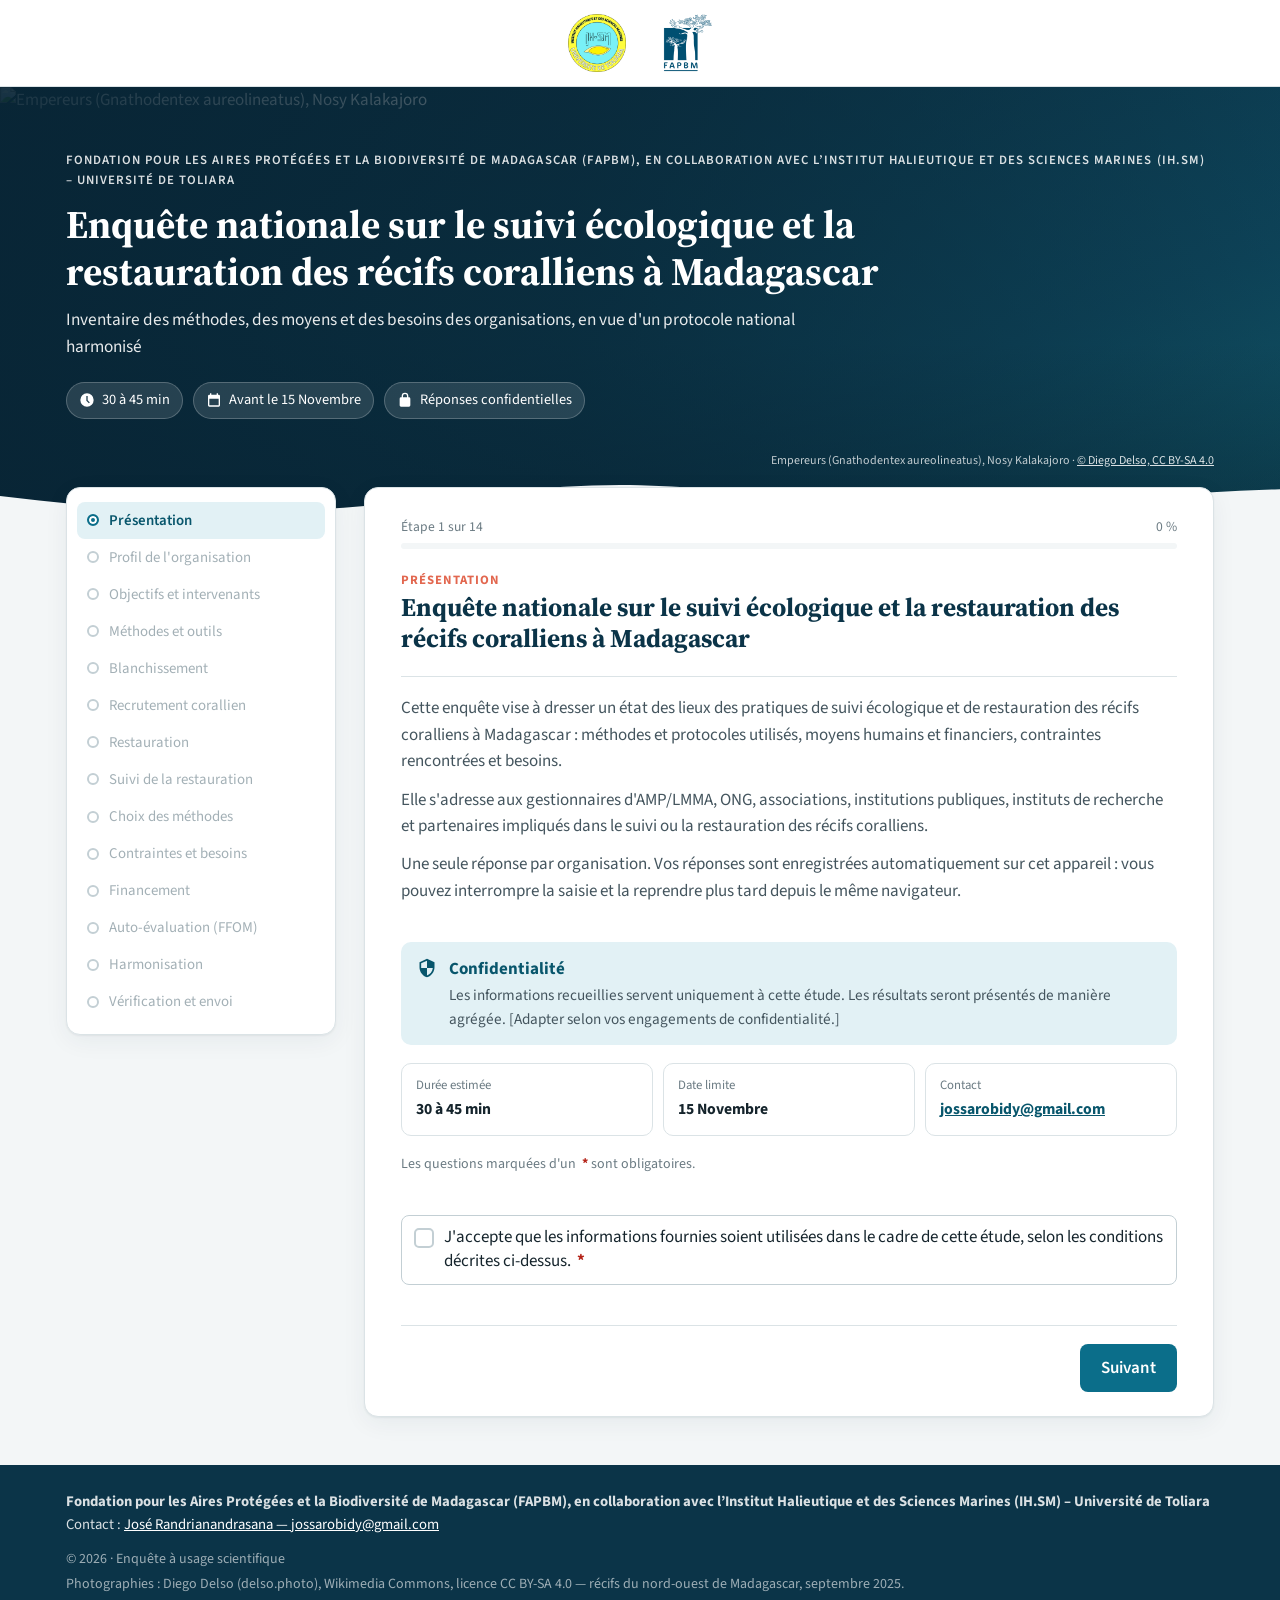
==== index.html @ 9b43b3d0 "update page" ====
<!doctype html>
<html lang="fr">
<head>
  <meta charset="utf-8">
  <meta name="viewport" content="width=device-width, initial-scale=1">
  <title>Enquête — Suivi des récifs coralliens à Madagascar</title>
  <meta name="description" content="Enquête nationale sur le suivi écologique et la restauration des récifs coralliens à Madagascar.">
  <meta name="robots" content="noindex">
  <link rel="icon" href="assets/img/favicon.svg" type="image/svg+xml">
  <link rel="preconnect" href="https://fonts.googleapis.com">
  <link rel="preconnect" href="https://fonts.gstatic.com" crossorigin>
  <link href="https://fonts.googleapis.com/css2?family=Source+Sans+3:wght@400;500;600;700&family=Source+Serif+4:opsz,wght@8..60,600;8..60,700&display=swap" rel="stylesheet">
  <link rel="stylesheet" href="assets/css/style.css">
</head>
<body>
  <header class="topbar">
    <div class="wrap">
      <ul class="logos" id="logos" aria-label="Institutions partenaires"></ul>
    </div>
  </header>

  <section class="hero">
    <div class="hero-photo" id="heroPhoto" aria-hidden="true"></div>
    <div class="wrap hero-inner">
      <p class="hero-org" id="heroOrganizer"></p>
      <h1 id="heroTitle"></h1>
      <p class="hero-sub" id="heroSubtitle"></p>
      <ul class="chips">
        <li><svg viewBox="0 0 24 24" width="16" height="16" aria-hidden="true"><path fill="currentColor" d="M12 2a10 10 0 1 0 0 20 10 10 0 0 0 0-20zm1 10.4 3.2 3.2-1.4 1.4-3.8-3.8V6h2v6.4z"/></svg><span id="chipTime"></span></li>
        <li><svg viewBox="0 0 24 24" width="16" height="16" aria-hidden="true"><path fill="currentColor" d="M19 4h-1V2h-2v2H8V2H6v2H5a2 2 0 0 0-2 2v14a2 2 0 0 0 2 2h14a2 2 0 0 0 2-2V6a2 2 0 0 0-2-2zm0 16H5V10h14v10z"/></svg><span>Avant le <span id="chipDeadline"></span></span></li>
        <li><svg viewBox="0 0 24 24" width="16" height="16" aria-hidden="true"><path fill="currentColor" d="M18 8h-1V6A5 5 0 0 0 7 6v2H6a2 2 0 0 0-2 2v10c0 1.1.9 2 2 2h12a2 2 0 0 0 2-2V10a2 2 0 0 0-2-2zM9 6a3 3 0 0 1 6 0v2H9V6z"/></svg>Réponses confidentielles</li>
      </ul>
    </div>
    <p class="hero-credit wrap small" id="heroCredit"></p>
    <svg class="hero-wave" viewBox="0 0 1440 60" preserveAspectRatio="none" aria-hidden="true"><path d="M0 30c120 20 240 30 360 20S600 10 720 14s240 30 360 30 240-20 360-24v40H0z" fill="var(--bg)"/></svg>
  </section>

  <main class="wrap" id="app">
    <div class="layout">
      <aside class="sidebar" aria-label="Étapes du questionnaire">
        <button type="button" class="nav-toggle" id="navToggle" aria-controls="stepList">
          <span class="muted small">Étape en cours</span><strong id="mobileStepName"></strong>
          <svg viewBox="0 0 24 24" width="20" height="20" aria-hidden="true"><path fill="currentColor" d="M7 10l5 5 5-5z"/></svg>
        </button>
        <nav><ol class="step-list" id="stepList"></ol></nav>
      </aside>

      <div class="panel" id="formTop">
        <div class="progress-wrap">
          <div class="progress-meta"><span id="progressLabel"></span><span id="progressPct"></span></div>
          <div class="progress" role="progressbar" aria-valuemin="0" aria-valuemax="100" aria-valuenow="0"><div class="progress-bar" id="progressBar"></div></div>
        </div>

        <div class="draft-banner" id="draftBanner" hidden>
          <p><strong>Un brouillon a été retrouvé sur cet appareil.</strong> Souhaitez-vous reprendre là où vous vous étiez arrêté(e) ? <span class="muted small">(les photos éventuelles devront être ajoutées à nouveau)</span></p>
          <div><button type="button" class="btn btn-primary btn-sm" id="btnResume">Reprendre</button>
          <button type="button" class="btn btn-ghost btn-sm" id="btnRestart">Recommencer</button></div>
        </div>

        <form id="form" novalidate>
          <div id="stepContainer"></div>
          <div class="form-nav">
            <button type="button" class="btn btn-ghost" id="btnPrev">← Précédent</button>
            <span class="save-state muted small" id="saveState" aria-live="polite"></span>
            <button type="button" class="btn btn-primary" id="btnNext">Suivant</button>
          </div>
        </form>
      </div>
    </div>
  </main>

  <footer class="footer">
    <div class="wrap footer-inner">
      <p><strong id="footerOrganizer"></strong><br>Contact : <a id="footerContact" href="#"></a></p>
      <p class="muted small">© <span id="footerYear"></span> · Enquête à usage scientifique<br><span id="photoCredits"></span></p>
    </div>
  </footer>

  <script src="assets/js/survey-config.js"></script>
  <script src="assets/js/app.js"></script>
</body>
</html>
---- assets/css/style.css ----
/* ============================================================
   Enquête récifs coralliens — feuille de style
   Couleurs principales : modifier les variables ci-dessous
   ============================================================ */
:root {
  color-scheme: light;
  --navy: #0b3448;
  --navy-2: #0f4c63;
  --accent: #0b6e8a;          /* bleu lagon (boutons, sélection) */
  --accent-strong: #08566c;
  --accent-soft: #e2f1f5;
  --coral: #e2674f;           /* corail (accents, progression) */
  --coral-soft: #fcebe7;
  --seagrass: var(--coral);   /* alias conservé pour compatibilité avec la feuille herbiers */
  --bg: #f3f6f7;
  --surface: #ffffff;
  --ink: #15242c;
  --ink-2: #44555e;
  --muted: #6b7b83;
  --line: #dbe3e6;
  --line-strong: #c3cfd4;
  --danger: #b42318;
  --danger-soft: #fdecea;
  --warn-soft: #fff6e5;
  --radius: 10px;
  --shadow: 0 1px 2px rgba(11, 52, 72, .06), 0 6px 24px rgba(11, 52, 72, .06);
  --font: "Source Sans 3", system-ui, -apple-system, "Segoe UI", Roboto, sans-serif;
  --serif: "Source Serif 4", Georgia, serif;
}

* { box-sizing: border-box; }
html { scroll-behavior: smooth; }
body { margin: 0; background: var(--bg); color: var(--ink); font: 400 17px/1.55 var(--font); -webkit-font-smoothing: antialiased; }
a { color: var(--accent-strong); }
[hidden] { display: none !important; }
.wrap { max-width: 1180px; margin: 0 auto; padding: 0 16px; }
.muted { color: var(--muted); }
.small { font-size: .875rem; }
code { background: var(--accent-soft); padding: 2px 6px; border-radius: 4px; font-size: .95em; }

/* ---------- barre des logos ---------- */
.topbar { background: var(--surface); border-bottom: 1px solid var(--line); }
.logos { list-style: none; margin: 0; padding: 14px 0; display: flex; flex-wrap: wrap; gap: 14px 36px; align-items: center; justify-content: center; }
.logo img { display: block; height: 58px; width: auto; max-width: 170px; object-fit: contain; }
.logo-fallback { display: inline-flex; align-items: center; height: 58px; padding: 0 14px; border: 1px dashed var(--line-strong); border-radius: 6px; color: var(--muted); font-size: .8rem; }

/* ---------- bandeau ---------- */
.hero { position: relative; color: #fff; background: linear-gradient(160deg, var(--navy) 0%, var(--navy-2) 70%, #136070 100%); overflow: hidden; }
.hero-photo { position: absolute; inset: 0; }
.hero-photo img { width: 100%; height: 100%; object-fit: cover; object-position: center 55%; display: block; }
/* voile sombre pour garantir la lisibilité du texte sur la photo */
.hero::after { content: ""; position: absolute; inset: 0; background: linear-gradient(90deg, rgba(8, 36, 52, .92) 0%, rgba(8, 36, 52, .72) 45%, rgba(8, 36, 52, .25) 100%), linear-gradient(0deg, rgba(8, 36, 52, .55), transparent 40%); pointer-events: none; }
.hero-inner { position: relative; z-index: 1; padding: 64px 16px 96px; }
.hero-credit { position: absolute; z-index: 1; right: 0; left: 0; bottom: 44px; margin: 0 auto; text-align: right; color: rgba(255,255,255,.75); font-size: .75rem; }
.hero-credit a { color: rgba(255,255,255,.85); }
.hero-org { margin: 0 0 10px; text-transform: uppercase; letter-spacing: .08em; font-size: .8rem; font-weight: 600; opacity: .85; }
.hero h1 { font-family: var(--serif); font-weight: 700; font-size: clamp(1.6rem, 3.2vw, 2.45rem); line-height: 1.2; margin: 0 0 12px; max-width: 860px; }
.hero-sub { margin: 0 0 22px; max-width: 760px; font-size: 1.08rem; opacity: .9; }
.chips { list-style: none; margin: 0; padding: 0; display: flex; flex-wrap: wrap; gap: 10px; }
.chips li { display: inline-flex; align-items: center; gap: 7px; padding: 6px 12px; border-radius: 999px; background: rgba(255,255,255,.12); border: 1px solid rgba(255,255,255,.22); font-size: .9rem; }
.chips span { margin-left: 0; }
.hero-wave { position: absolute; z-index: 1; bottom: -1px; left: 0; width: 100%; height: 40px; }

/* ---------- mise en page ---------- */
.layout { display: grid; grid-template-columns: 270px 1fr; gap: 28px; align-items: start; margin-top: -28px; position: relative; z-index: 2; padding-bottom: 48px; }
.panel { background: var(--surface); border: 1px solid var(--line); border-radius: 14px; box-shadow: var(--shadow); padding: 28px 36px 24px; min-width: 0; }

/* ---------- barre latérale ---------- */
.sidebar { position: sticky; top: 16px; background: var(--surface); border: 1px solid var(--line); border-radius: 14px; box-shadow: var(--shadow); padding: 14px 10px; max-height: calc(100vh - 32px); overflow: auto; }
.nav-toggle { display: none; }
.step-list, .step-list ol { list-style: none; margin: 0; padding: 0; }
.step-group { margin: 10px 0 4px; padding-top: 10px; border-top: 1px solid var(--line); }
.group-title { display: block; padding: 0 10px 4px; font-size: .74rem; text-transform: uppercase; letter-spacing: .06em; font-weight: 700; color: var(--accent-strong); overflow: hidden; text-overflow: ellipsis; white-space: nowrap; }
.step-link { display: flex; align-items: center; gap: 10px; width: 100%; padding: 7px 10px; border: 0; background: none; border-radius: 8px; text-align: left; font: inherit; font-size: .93rem; color: var(--ink-2); cursor: pointer; }
.step-link:hover:not(:disabled) { background: var(--bg); }
.step-link:disabled { cursor: default; color: #a3b0b6; }
.step-dot { flex: none; width: 12px; height: 12px; border-radius: 50%; border: 2px solid var(--line-strong); background: var(--surface); }
.step-link.is-done .step-dot { background: var(--accent); border-color: var(--accent); }
.step-link.is-current { background: var(--accent-soft); color: var(--accent-strong); font-weight: 600; }
.step-link.is-current .step-dot { border-color: var(--accent); box-shadow: inset 0 0 0 2px #fff; background: var(--accent); }

/* ---------- progression ---------- */
.progress-wrap { margin-bottom: 22px; }
.progress-meta { display: flex; justify-content: space-between; font-size: .85rem; color: var(--muted); margin-bottom: 6px; }
.progress { height: 6px; background: var(--bg); border-radius: 999px; overflow: hidden; }
.progress-bar { height: 100%; width: 0; background: linear-gradient(90deg, var(--accent), var(--coral)); transition: width .35s ease; }

/* ---------- en-tête d'étape ---------- */
.eyebrow { margin: 0 0 4px; font-size: .8rem; text-transform: uppercase; letter-spacing: .08em; font-weight: 700; color: var(--coral); }
.step-head { margin-bottom: 18px; padding-bottom: 16px; border-bottom: 1px solid var(--line); }
.step-head h2 { font-family: var(--serif); font-size: 1.6rem; line-height: 1.25; margin: 0 0 6px; color: var(--navy); }
.step-head p { margin: 4px 0 0; }
.method-banner { display: flex; flex-wrap: wrap; align-items: center; gap: 8px 12px; margin-bottom: 14px; padding: 10px 14px; background: linear-gradient(90deg, var(--accent-soft), var(--coral-soft)); border-left: 4px solid var(--seagrass); border-radius: 8px; }
.method-tag { font-size: .78rem; font-weight: 700; text-transform: uppercase; letter-spacing: .05em; color: var(--seagrass); }
.sub-section { font-size: 1.02rem; color: var(--navy); margin: 30px 0 4px; padding-top: 18px; border-top: 1px dashed var(--line); }
.sub-section:first-of-type { border-top: 0; padding-top: 0; margin-top: 8px; }

/* ---------- photos ---------- */
.photo { position: relative; margin: 0; overflow: hidden; border-radius: var(--radius); background: var(--navy-2); }
.photo img { display: block; width: 100%; height: 100%; object-fit: cover; }
.photo figcaption { position: absolute; left: 0; right: 0; bottom: 0; display: flex; flex-wrap: wrap; justify-content: space-between; gap: 2px 10px; padding: 22px 12px 8px; font-size: .78rem; color: #fff; background: linear-gradient(0deg, rgba(8, 36, 52, .85), transparent); }
.photo figcaption a { color: rgba(255,255,255,.8); text-decoration: none; }
.photo figcaption a:hover { text-decoration: underline; }
.photo.no-photo { display: none; }
.photo-banner { height: 170px; margin: 0 0 22px; }
.photo-mosaic { display: grid; grid-template-columns: 1.4fr 1fr 1fr; gap: 10px; margin: 20px 0 6px; }
.photo-mosaic .photo { height: 190px; }
.photo-thanks { height: 240px; margin: -48px -28px 24px; border-radius: 14px 14px 0 0; }
.footer #photoCredits { display: inline-block; margin-top: 4px; }

/* ---------- accueil ---------- */
.intro p { margin: 0 0 12px; color: var(--ink-2); }
.notice { display: flex; gap: 12px; padding: 14px 16px; margin: 18px 0; border-radius: var(--radius); background: var(--accent-soft); color: var(--accent-strong); }
.notice svg { flex: none; margin-top: 2px; }
.notice p { margin: 2px 0 0; color: var(--ink-2); font-size: .95rem; }
.facts { list-style: none; margin: 18px 0; padding: 0; display: grid; grid-template-columns: repeat(3, 1fr); gap: 10px; }
.facts li { padding: 12px 14px; border: 1px solid var(--line); border-radius: var(--radius); }
.facts span { display: block; font-size: .8rem; color: var(--muted); }
.facts strong { font-size: .98rem; word-break: break-word; }

/* ---------- questions ---------- */
.q { padding: 18px 0; border-bottom: 1px solid #edf1f2; scroll-margin-top: 90px; }
.q:last-child { border-bottom: 0; }
.q-head { display: flex; gap: 10px; align-items: baseline; }
.q-num { flex: none; display: inline-block; min-width: 38px; padding: 1px 6px; border-radius: 5px; background: var(--bg); color: var(--muted); font-size: .78rem; font-weight: 700; text-align: center; }
.q-label { font-weight: 600; color: var(--ink); }
.req { color: var(--danger); margin-left: 3px; font-weight: 700; }
.q-help { margin: 4px 0 0 48px; font-size: .9rem; color: var(--muted); }
.q-field { margin: 10px 0 0 48px; }
.q-error { margin: 6px 0 0 48px; color: var(--danger); font-size: .9rem; font-weight: 600; min-height: 0; }
.q-error:empty { display: none; }
.q.has-error .input { border-color: var(--danger); }
.q.has-error .choice { border-color: #f1b8b2; }

.input { width: 100%; padding: 10px 12px; font: inherit; font-size: 1rem; color: var(--ink); background: #fff; border: 1px solid var(--line-strong); border-radius: 8px; transition: border-color .15s, box-shadow .15s; }
.input:focus { outline: none; border-color: var(--accent); box-shadow: 0 0 0 3px rgba(15, 118, 110, .15); }
textarea.input { resize: vertical; min-height: 96px; }
.num-wrap { display: flex; align-items: center; gap: 8px; max-width: 240px; }
.unit { color: var(--muted); font-weight: 600; }
select.input { appearance: none; background: #fff url("data:image/svg+xml,%3Csvg xmlns='http://www.w3.org/2000/svg' width='12' height='8'%3E%3Cpath d='M1 1l5 5 5-5' fill='none' stroke='%236b7b83' stroke-width='2'/%3E%3C/svg%3E") no-repeat right 12px center; padding-right: 34px; }

/* choix */
.choices { display: grid; gap: 8px; }
.choices-2col { grid-template-columns: repeat(2, minmax(0, 1fr)); }
.choice { position: relative; display: flex; gap: 10px; align-items: flex-start; padding: 10px 12px; border: 1px solid var(--line); border-radius: 8px; cursor: pointer; background: #fff; transition: border-color .15s, background .15s; }
.choice:hover { border-color: var(--line-strong); background: #fafcfc; }
.choice input { position: absolute; opacity: 0; width: 1px; height: 1px; }
.mark { flex: none; width: 20px; height: 20px; margin-top: 2px; border: 2px solid var(--line-strong); background: #fff; display: grid; place-items: center; transition: all .15s; }
.choice input[type="radio"] + .mark { border-radius: 50%; }
.choice input[type="checkbox"] + .mark { border-radius: 5px; }
.choice input:checked + .mark { border-color: var(--accent); background: var(--accent); }
.choice input[type="radio"]:checked + .mark { box-shadow: inset 0 0 0 3px #fff; }
.choice input[type="checkbox"]:checked + .mark::after { content: ""; width: 5px; height: 10px; border: solid #fff; border-width: 0 2px 2px 0; transform: rotate(45deg) translate(-1px, -1px); }
.choice:has(input:checked) { border-color: var(--accent); background: var(--accent-soft); }
.choice input:focus-visible + .mark { box-shadow: 0 0 0 3px rgba(15, 118, 110, .25); }
.choice.is-disabled { opacity: .5; cursor: not-allowed; }
.choice-text { line-height: 1.4; }
.choice-consent { margin-top: 8px; border-color: var(--line-strong); }
.other-wrap { margin-top: 8px; }
.explain-label { display: block; margin: 12px 0 6px; font-weight: 600; font-size: .95rem; color: var(--ink-2); }

/* nombre + unité, grilles */
.input-unit { width: auto; min-width: 84px; }
.grid-rows { display: grid; gap: 8px; max-width: 560px; }
.grid-row { display: grid; grid-template-columns: 1fr 200px; align-items: center; gap: 12px; padding: 6px 0; border-bottom: 1px dashed var(--line); }
.grid-row:last-child { border-bottom: 0; }

/* échelle 1–5 */
.scale { display: grid; grid-template-columns: repeat(5, 1fr); gap: 8px; }
.scale-item { cursor: pointer; }
.scale-item input { position: absolute; opacity: 0; width: 1px; height: 1px; }
.scale-box { display: flex; flex-direction: column; align-items: center; gap: 2px; height: 100%; padding: 10px 6px; border: 1px solid var(--line); border-radius: 8px; text-align: center; transition: all .15s; }
.scale-num { font-size: 1.25rem; font-weight: 700; color: var(--navy); }
.scale-txt { font-size: .8rem; line-height: 1.25; color: var(--muted); }
.scale-item:hover .scale-box { border-color: var(--line-strong); }
.scale-item input:checked + .scale-box { background: var(--accent); border-color: var(--accent); }
.scale-item input:checked + .scale-box .scale-num, .scale-item input:checked + .scale-box .scale-txt { color: #fff; }
.scale-item input:focus-visible + .scale-box { box-shadow: 0 0 0 3px rgba(15, 118, 110, .25); }

/* classement */
.rank { display: grid; gap: 8px; max-width: 560px; }
.rank-row { display: flex; align-items: center; gap: 10px; }
.rank-badge { flex: none; width: 30px; height: 30px; border-radius: 50%; display: grid; place-items: center; background: var(--navy); color: #fff; font-weight: 700; }

/* photos */
.dropzone { display: grid; place-items: center; gap: 2px; padding: 26px 16px; border: 2px dashed var(--line-strong); border-radius: var(--radius); text-align: center; color: var(--accent-strong); cursor: pointer; background: #fafcfc; transition: all .15s; }
.dropzone p { margin: 0; color: var(--ink-2); }
.dropzone:hover, .dropzone.is-over, .dropzone:focus { outline: none; border-color: var(--accent); background: var(--accent-soft); }
.thumbs { list-style: none; padding: 0; margin: 12px 0 0; display: grid; grid-template-columns: repeat(auto-fill, minmax(150px, 1fr)); gap: 10px; }
.thumbs li { position: relative; border: 1px solid var(--line); border-radius: 8px; overflow: hidden; background: #fff; }
.thumbs img { display: block; width: 100%; height: 110px; object-fit: cover; }
.thumb-name { display: block; padding: 6px 8px; font-size: .8rem; word-break: break-all; }
.thumb-del { position: absolute; top: 6px; right: 6px; width: 26px; height: 26px; border: 0; border-radius: 50%; background: rgba(0,0,0,.6); color: #fff; font-size: 18px; line-height: 1; cursor: pointer; }

/* ---------- navigation ---------- */
.form-nav { display: flex; align-items: center; justify-content: space-between; gap: 12px; margin-top: 22px; padding-top: 18px; border-top: 1px solid var(--line); }
.btn { display: inline-flex; align-items: center; justify-content: center; gap: 8px; padding: 10px 20px; font: inherit; font-weight: 600; border-radius: 8px; border: 1px solid transparent; cursor: pointer; transition: all .15s; text-decoration: none; }
.btn-primary { background: var(--accent); color: #fff; }
.btn-primary:hover:not(:disabled) { background: var(--accent-strong); }
.btn-primary:disabled { background: #9fb9b6; cursor: not-allowed; }
.btn-ghost { background: #fff; color: var(--ink-2); border-color: var(--line-strong); }
.btn-ghost:hover { border-color: var(--accent); color: var(--accent-strong); }
.btn-sm { padding: 6px 12px; font-size: .88rem; }
.btn-lg { padding: 14px 28px; font-size: 1.05rem; }
.btn:focus-visible { outline: 3px solid rgba(15, 118, 110, .35); outline-offset: 2px; }
.save-state { text-align: center; }
#btnPrev[hidden] + .save-state { margin-right: auto; }

.draft-banner { display: flex; flex-wrap: wrap; gap: 10px 16px; align-items: center; justify-content: space-between; padding: 12px 16px; margin-bottom: 18px; background: var(--warn-soft); border: 1px solid #f4dcae; border-radius: var(--radius); }
.draft-banner p { margin: 0; flex: 1 1 320px; }
.draft-banner div { display: flex; gap: 8px; }

/* ---------- récapitulatif ---------- */
.recap-block { border: 1px solid var(--line); border-radius: var(--radius); margin-bottom: 14px; overflow: hidden; }
.recap-block header { display: flex; justify-content: space-between; align-items: center; gap: 12px; padding: 10px 16px; background: #f8fafb; border-bottom: 1px solid var(--line); }
.recap-block h3 { margin: 0; font-size: 1.02rem; color: var(--navy); }
.recap-block.is-incomplete { border-color: #f1b8b2; }
.recap-block dl { margin: 0; padding: 4px 16px 10px; }
.recap-row { display: grid; grid-template-columns: minmax(0, 1.3fr) minmax(0, 1fr); gap: 4px 20px; padding: 8px 0; border-bottom: 1px solid #f0f3f4; font-size: .92rem; }
.recap-row:last-child { border-bottom: 0; }
.recap-row dt { color: var(--ink-2); }
.recap-row dd { margin: 0; font-weight: 600; word-break: break-word; }
.warn { margin: 10px 16px; padding: 8px 12px; border-radius: 6px; background: var(--danger-soft); color: var(--danger); font-size: .92rem; font-weight: 600; }
.ok { margin: 10px 0; padding: 8px 12px; border-radius: 6px; background: var(--accent-soft); color: var(--accent-strong); }
.submit-zone { display: flex; flex-direction: column; align-items: center; gap: 12px; margin: 26px 0 6px; }
.submit-zone .warn { margin: 0; }
.hp { position: absolute; left: -9999px; }
.spinner { width: 16px; height: 16px; border: 2px solid rgba(255,255,255,.4); border-top-color: #fff; border-radius: 50%; animation: spin .8s linear infinite; }
@keyframes spin { to { transform: rotate(360deg); } }

.thanks { max-width: 640px; margin: -28px auto 60px; text-align: center; padding: 48px 28px; position: relative; z-index: 2; overflow: hidden; }
.thanks h2 { font-family: var(--serif); color: var(--navy); font-size: 1.8rem; margin: 14px 0 6px; }

/* ---------- pied de page ---------- */
.footer { background: var(--navy); color: rgba(255,255,255,.85); padding: 26px 0; font-size: .92rem; }
.footer a { color: #fff; }
.footer .muted { color: rgba(255,255,255,.6); }
.footer-inner { display: flex; flex-wrap: wrap; justify-content: space-between; gap: 12px; align-items: flex-end; }
.footer p { margin: 0; }

/* ---------- mobile ---------- */
@media (max-width: 900px) {
  .layout { grid-template-columns: 1fr; gap: 12px; margin-top: -24px; }
  .sidebar { position: sticky; top: 0; z-index: 10; padding: 0; border-radius: 12px; max-height: none; overflow: visible; }
  .nav-toggle { display: grid; grid-template-columns: 1fr auto; grid-template-rows: auto auto; align-items: center; width: 100%; padding: 10px 14px; background: none; border: 0; font: inherit; text-align: left; cursor: pointer; }
  .nav-toggle strong { grid-row: 2; color: var(--navy); }
  .nav-toggle svg { grid-row: 1 / 3; grid-column: 2; transition: transform .2s; }
  .sidebar nav { display: none; padding: 0 8px 10px; max-height: 60vh; overflow: auto; border-top: 1px solid var(--line); }
  body.nav-open .sidebar nav { display: block; }
  body.nav-open .nav-toggle svg { transform: rotate(180deg); }
  .panel { padding: 20px 16px 18px; }
  .facts { grid-template-columns: 1fr; }
  .choices-2col { grid-template-columns: 1fr; }
  .q-help, .q-field, .q-error { margin-left: 0; }
  .scale { grid-template-columns: 1fr; }
  .scale-box { flex-direction: row; justify-content: flex-start; gap: 12px; padding: 8px 12px; text-align: left; }
  .scale-num { font-size: 1.05rem; min-width: 18px; }
  .recap-row { grid-template-columns: 1fr; }
  .logo img { height: 42px; max-width: 120px; }
  .logos { gap: 12px 22px; }
  .hero-inner { padding: 36px 16px 80px; }
  .hero-credit { bottom: 40px; text-align: left; padding: 0 16px; }
  .photo-banner { height: 120px; margin: 0 0 18px; }
  .photo-mosaic { grid-template-columns: 1fr 1fr; }
  .photo-mosaic .photo:first-child { grid-column: 1 / -1; }
  .photo-mosaic .photo { height: 150px; }
  .grid-row { grid-template-columns: 1fr; gap: 4px; }
  .form-nav { flex-wrap: wrap; }
  .save-state { order: 3; width: 100%; }
}

@media print {
  .topbar, .sidebar, .form-nav, .hero-wave { display: none; }
  .layout { display: block; margin: 0; }
}
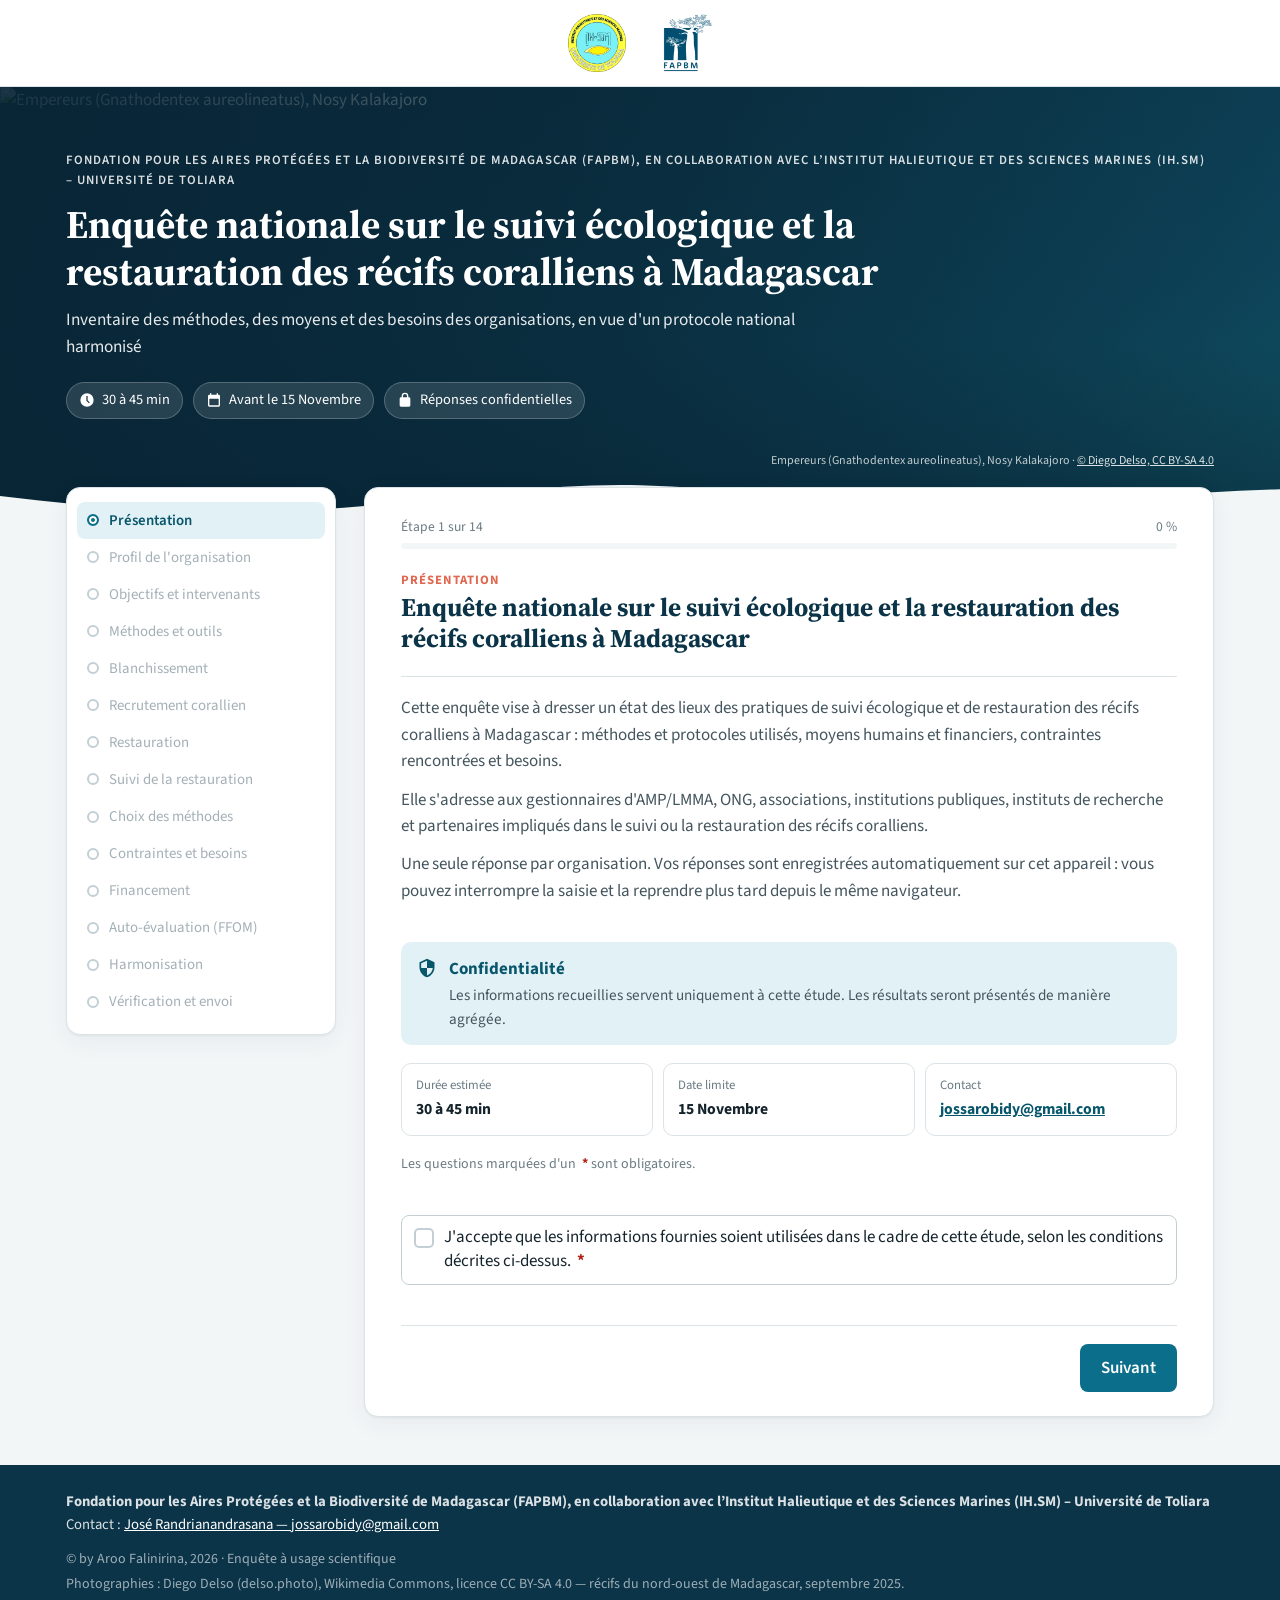
==== commit 0b6aaa99: "link_logo" ====
--- a/index.html
+++ b/index.html
@@ -72,7 +72,7 @@
   <footer class="footer">
     <div class="wrap footer-inner">
       <p><strong id="footerOrganizer"></strong><br>Contact : <a id="footerContact" href="#"></a></p>
-      <p class="muted small">© <span id="footerYear"></span> · Enquête à usage scientifique<br><span id="photoCredits"></span></p>
+      <p class="muted small">©  by Aroo Falinirina, <span id="footerYear"></span> · Enquête à usage scientifique<br><span id="photoCredits"></span></p>
     </div>
   </footer>
 
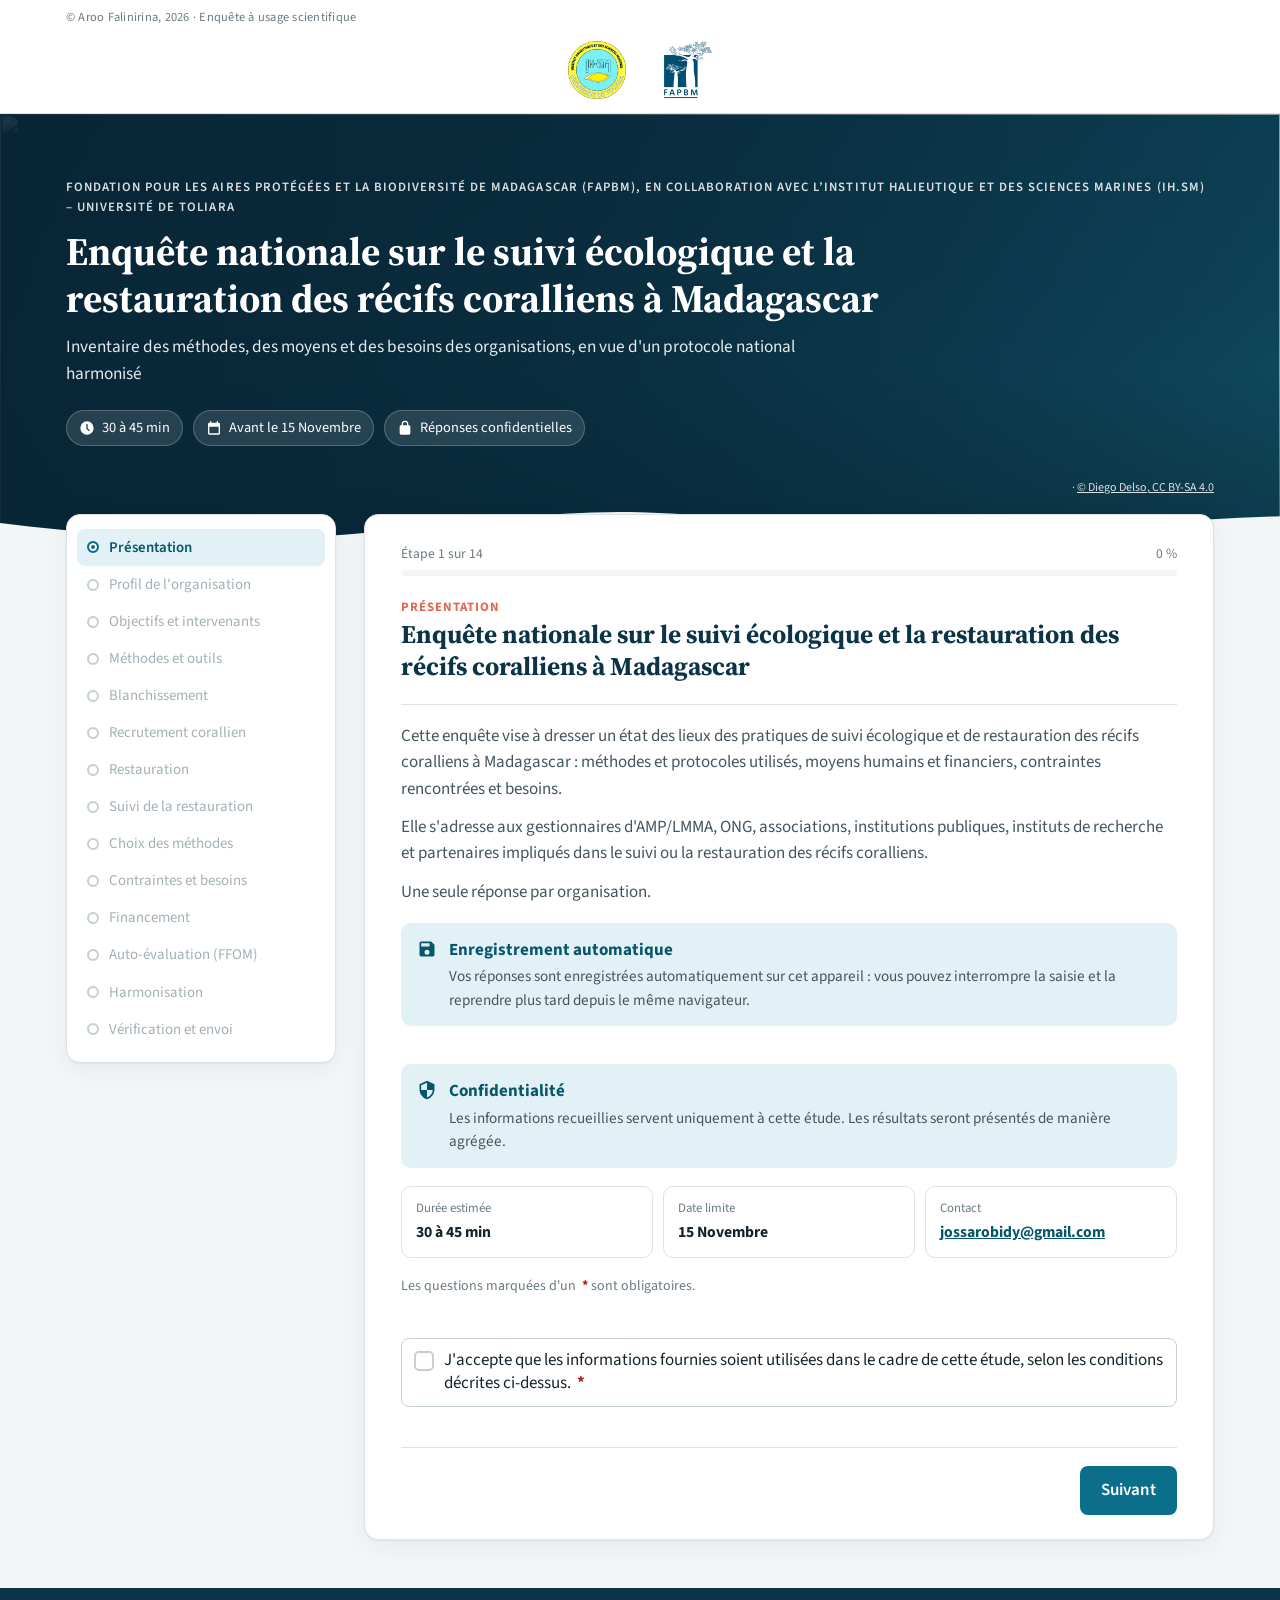
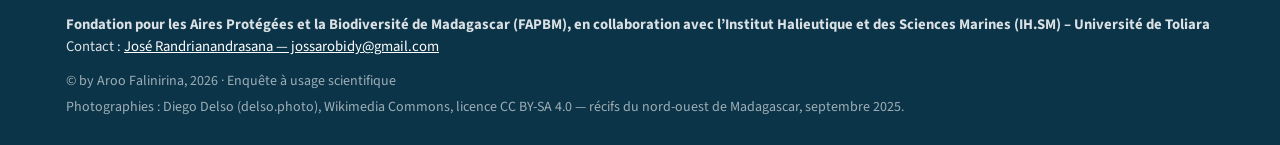
==== commit f268fe23: "update_page" ====
--- a/index.html
+++ b/index.html
@@ -15,6 +15,7 @@
 <body>
   <header class="topbar">
     <div class="wrap">
+     <p class="topbar-note">©  Aroo Falinirina, <span id="headerYear"></span> · Enquête à usage scientifique</p>
       <ul class="logos" id="logos" aria-label="Institutions partenaires"></ul>
     </div>
   </header>
--- a/assets/css/style.css
+++ b/assets/css/style.css
@@ -40,6 +40,7 @@
 
 /* ---------- barre des logos ---------- */
 .topbar { background: var(--surface); border-bottom: 1px solid var(--line); }
+.topbar-note { margin: 0; padding: 8px 0 0; text-align: left; font-size: .78rem; letter-spacing: .02em; color: var(--muted); }
 .logos { list-style: none; margin: 0; padding: 14px 0; display: flex; flex-wrap: wrap; gap: 14px 36px; align-items: center; justify-content: center; }
 .logo img { display: block; height: 58px; width: auto; max-width: 170px; object-fit: contain; }
 .logo-fallback { display: inline-flex; align-items: center; height: 58px; padding: 0 14px; border: 1px dashed var(--line-strong); border-radius: 6px; color: var(--muted); font-size: .8rem; }
